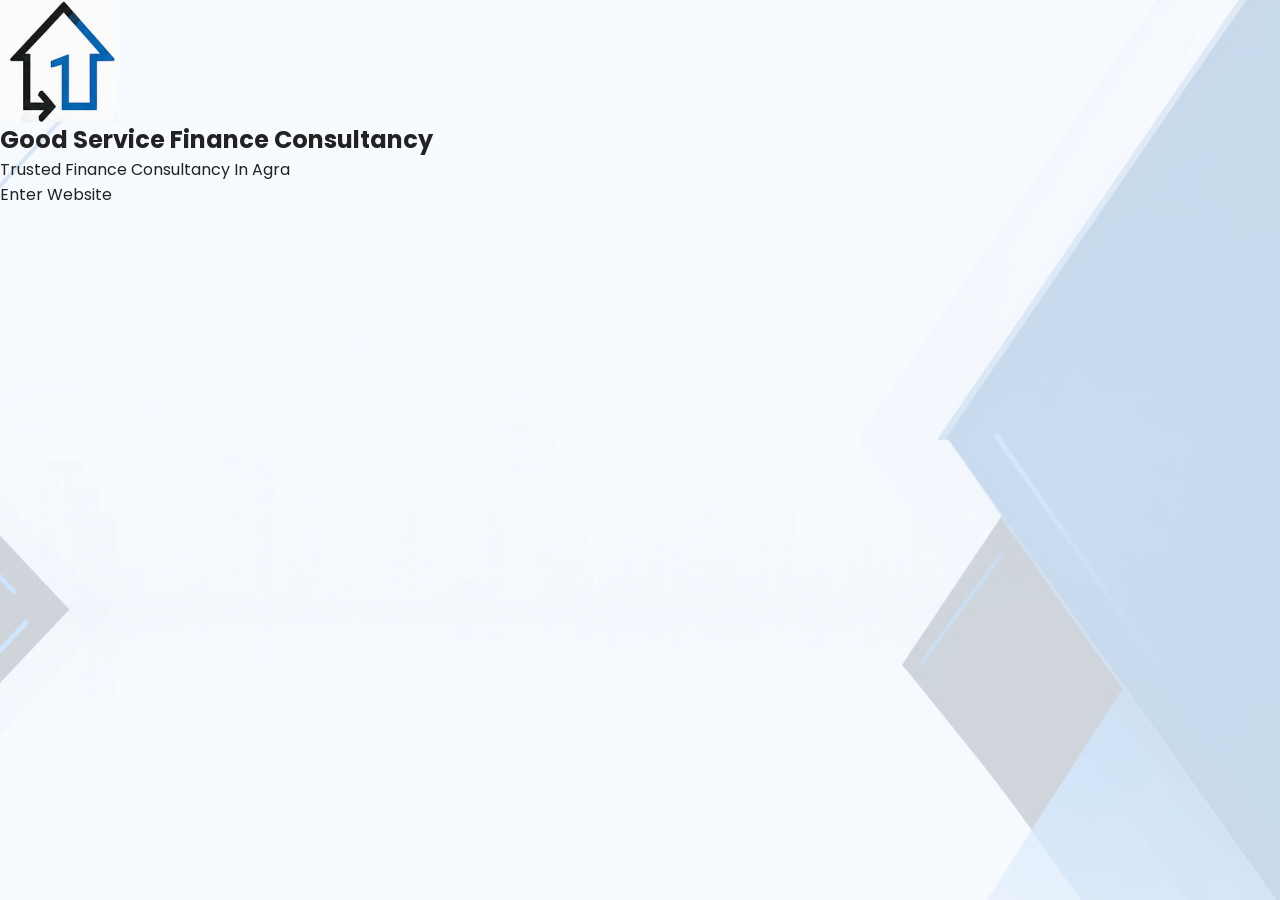
==== GFS/index.html @ fbc3cd3d "Add files via upload" ====
<!DOCTYPE html>
<html lang="en">

<head>

    <!-- =========================
         META TAGS
    ========================== -->

    <meta charset="UTF-8">

    <meta name="viewport"
        content="width=device-width, initial-scale=1.0">

    <meta name="description"
        content="Good Service Finance Consultancy provides Housing Loan, Personal Loan, Business Loan and Loan Against Property consultancy services in Agra.">

    <meta name="keywords"
        content="Finance Consultancy Agra, Home Loan Agra, Business Loan Agra, Loan Against Property Agra, Personal Loan Consultancy">

    <meta name="author"
        content="Good Service Finance Consultancy">

    <!-- =========================
         TITLE
    ========================== -->

    <title>
        Good Service Finance Consultancy
    </title>

    <!-- =========================
         GOOGLE FONTS
    ========================== -->

    <link rel="preconnect"
        href="https://fonts.googleapis.com">

    <link rel="preconnect"
        href="https://fonts.gstatic.com"
        crossorigin>

    <link href="https://fonts.googleapis.com/css2?family=Poppins:wght@300;400;500;600;700;800&display=swap"
        rel="stylesheet">

    <!-- =========================
         CSS
    ========================== -->

    <link rel="stylesheet"
        href="style.css">

</head>

<body class="landing-body">

    <!-- =========================
         LANDING PAGE
    ========================== -->

    <section class="landing-page">

        <!-- OVERLAY -->

        <div class="landing-overlay"></div>

        <!-- CONTENT -->

        <div class="landing-content">

            <!-- LOGO -->

            <img src="images/logo.png"
                alt="Good Service Finance Consultancy Logo"
                class="landing-logo">

            <!-- HEADING -->

            <h1>

                Good Service
                Finance Consultancy

            </h1>

            <!-- TEXT -->

            <p>

                Trusted Finance Consultancy
                In Agra

            </p>

            <!-- BUTTON -->

            <a href="home.html"
                class="landing-btn">

                Enter Website

            </a>

        </div>

    </section>

</body>

</html>
---- GFS/style.css ----
@import url('https://fonts.googleapis.com/css2?family=Poppins:wght@300;400;500;600;700;800&display=swap');

*,
*::before,
*::after {
    box-sizing: border-box;
}

* {
    margin: 0;
    padding: 0;
}

html {
    scroll-behavior: smooth;
}

body {
    font-family: 'Poppins', sans-serif;
    color: #222;
    overflow-x: hidden;
    background:
        linear-gradient(rgba(245, 249, 255, 0.82), rgba(245, 249, 255, 0.82)),
        url("images/background.png") center center / cover no-repeat fixed;
}

img {
    display: block;
    max-width: 100%;
}

a {
    text-decoration: none;
    color: inherit;
}

button,
input,
textarea {
    font: inherit;
}

:root {
    --primary: #0066cc;
    --primary-dark: #003b7a;
    --primary-light: #0099ff;
    --text-dark: #222;
    --text-light: #555;
    --card-bg: rgba(255, 255, 255, 0.94);
    --border: rgba(0, 102, 204, 0.12);
    --shadow: 0 12px 30px rgba(0, 0, 0, 0.08);
    --shadow-strong: 0 16px 40px rgba(0, 0, 0, 0.12);
    --radius: 24px;
}

header {
    width: 100%;
    position: fixed;
    top: 0;
    left: 0;
    z-index: 1000;
    background: rgba(255, 255, 255, 0.94);
    backdrop-filter: blur(10px);
    box-shadow: 0 2px 15px rgba(0, 0, 0, 0.05);
    border-bottom: 1px solid rgba(0, 102, 204, 0.06);
}

nav {
    width: 100%;
    max-width: 1200px;
    margin: 0 auto;
    padding: 14px 20px;
    display: flex;
    justify-content: space-between;
    align-items: center;
    gap: 16px;
}

.logo-wrap {
    display: flex;
    align-items: center;
    gap: 12px;
}

.logo {
    width: 54px;
    height: 54px;
    object-fit: contain;
    border-radius: 12px;
}

.logo-text h2 {
    font-size: 20px;
    color: var(--primary);
    font-weight: 700;
    line-height: 1.1;
}

.logo-text p {
    font-size: 12px;
    color: var(--text-light);
    margin-top: 3px;
}

.nav-links {
    display: flex;
    align-items: center;
    gap: 12px;
    flex-wrap: wrap;
}

.nav-links a {
    color: var(--text-dark);
    font-weight: 500;
    padding: 10px 14px;
    border-radius: 12px;
    transition: 0.25s ease;
    white-space: nowrap;
}

.nav-links a:hover,
.nav-links a.active {
    color: #fff;
    background: linear-gradient(135deg, var(--primary), var(--primary-light));
    box-shadow: 0 8px 18px rgba(0, 102, 204, 0.18);
}

.nav-emi-btn {
    background: linear-gradient(135deg, var(--primary), var(--primary-light));
    color: #fff !important;
    padding: 11px 16px !important;
    border-radius: 14px;
    box-shadow: 0 10px 22px rgba(0, 102, 204, 0.18);
}

.hero,
.services,
.calculator,
.blogs,
.faq-section,
.contact {
    padding: 90px 20px;
}

.hero {
    min-height: 100vh;
    display: flex;
    justify-content: center;
    align-items: center;
    text-align: center;
    padding-top: 120px;
    position: relative;
}

.hero-overlay {
    position: absolute;
    inset: 0;
    background: linear-gradient(135deg, rgba(0, 59, 122, 0.03), rgba(0, 153, 255, 0.03));
}

.hero-content {
    position: relative;
    z-index: 2;
    max-width: 920px;
}

.hero-content h1 {
    font-size: clamp(42px, 7vw, 64px);
    color: var(--primary-dark);
    margin-bottom: 20px;
    line-height: 1.15;
}

.hero-content p {
    font-size: clamp(16px, 2vw, 20px);
    color: var(--text-light);
    line-height: 1.8;
    margin-bottom: 35px;
}

.hero-buttons {
    display: flex;
    justify-content: center;
    gap: 14px;
    flex-wrap: wrap;
}

.primary-btn,
.secondary-btn {
    display: inline-flex;
    align-items: center;
    justify-content: center;
    padding: 15px 30px;
    border-radius: 14px;
    font-weight: 600;
    transition: 0.25s ease;
}

.primary-btn {
    background: linear-gradient(135deg, var(--primary), var(--primary-light));
    color: white;
    box-shadow: 0 10px 22px rgba(0, 102, 204, 0.18);
}

.secondary-btn {
    background: white;
    color: var(--primary);
    border: 2px solid var(--primary);
}

.section-title {
    text-align: center;
    font-size: clamp(28px, 4vw, 42px);
    color: var(--primary-dark);
    margin-bottom: 22px;
    line-height: 1.2;
}

.service-grid,
.blog-grid,
.contact-grid {
    display: grid;
    grid-template-columns: repeat(auto-fit, minmax(280px, 1fr));
    gap: 24px;
}

.service-box,
.blog-card,
.contact-box,
.calculator-box,
.faq {
    background: var(--card-bg);
    border-radius: var(--radius);
    padding: 28px;
    box-shadow: var(--shadow);
    border: 1px solid var(--border);
}

.service-box {
    text-align: center;
}

.service-box i {
    font-size: 46px;
    color: var(--primary);
    margin-bottom: 22px;
}

.service-box h3,
.blog-card h3,
.contact-box h3 {
    font-size: 22px;
    color: var(--primary-dark);
    margin-bottom: 12px;
    line-height: 1.3;
}

.service-box p,
.blog-card p,
.contact-box p,
.faq-answer {
    color: var(--text-light);
    line-height: 1.8;
    font-size: 15px;
}

.counters {
    width: 100%;
    padding: 90px 20px;
    display: grid;
    grid-template-columns: repeat(auto-fit, minmax(220px, 1fr));
    gap: 22px;
    background: rgba(238, 245, 255, 0.75);
}

.counter-card {
    text-align: center;
    background: rgba(255, 255, 255, 0.95);
    padding: 30px 24px;
    border-radius: 24px;
    box-shadow: var(--shadow);
    border: 1px solid rgba(0, 102, 204, 0.12);
}

.counter-card h2 {
    font-size: 36px;
    color: var(--primary);
    margin-bottom: 8px;
    line-height: 1;
}

.counter-card p {
    color: var(--text-light);
    font-weight: 500;
}

.blog-card img {
    width: 100%;
    height: 200px;
    object-fit: cover;
    border-radius: 18px;
    margin-bottom: 16px;
}

.blog-card:hover,
.service-box:hover,
.contact-box:hover,
.calculator-box:hover,
.faq:hover {
    transform: translateY(-4px);
    box-shadow: var(--shadow-strong);
}

.calculator-box {
    max-width: 720px;
    margin: 0 auto;
}

.calculator-box input,
.calculator-box button,
.inquiry-form input,
.inquiry-form textarea {
    width: 100%;
    padding: 14px 16px;
    border: 1px solid rgba(0, 102, 204, 0.15);
    border-radius: 14px;
    outline: none;
    background: white;
    margin-top: 12px;
}

.calculator-box button,
.inquiry-form button {
    background: linear-gradient(135deg, var(--primary), var(--primary-light));
    color: white;
    font-weight: 600;
    border: none;
    cursor: pointer;
    margin-top: 18px;
    transition: 0.25s ease;
}

.calculator-box button:hover,
.inquiry-form button:hover,
.primary-btn:hover,
.secondary-btn:hover,
.nav-emi-btn:hover {
    transform: translateY(-2px);
}

.faq-question {
    width: 100%;
    background: transparent;
    border: none;
    text-align: left;
    font-weight: 600;
    font-size: 16px;
    color: var(--primary-dark);
    cursor: pointer;
    padding: 4px 0;
}

.faq-answer {
    display: none;
    margin-top: 12px;
}

.contact-box p strong {
    color: var(--primary-dark);
}

.map-box {
    min-height: 420px;
    border-radius: var(--radius);
    overflow: hidden;
    box-shadow: var(--shadow);
    border: 1px solid var(--border);
}

.map-box iframe {
    width: 100%;
    height: 100%;
    min-height: 420px;
    border: 0;
    display: block;
}

footer {
    background: linear-gradient(135deg, var(--primary-dark), var(--primary));
    color: white;
    padding: 50px 20px 22px;
}

.footer-grid {
    max-width: 1200px;
    margin: 0 auto 26px;
    display: grid;
    grid-template-columns: 1.5fr 1fr;
    gap: 24px;
}

.footer-grid h3 {
    margin-bottom: 12px;
}

.footer-grid a,
.footer-grid p {
    color: rgba(255, 255, 255, 0.88);
    line-height: 1.8;
    display: block;
}

.copyright {
    max-width: 1200px;
    margin: 0 auto;
    text-align: center;
    padding-top: 18px;
    border-top: 1px solid rgba(255, 255, 255, 0.15);
    color: rgba(255, 255, 255, 0.82);
    font-size: 14px;
}

.reveal-ready {
    opacity: 0;
    transform: translateY(24px);
    transition: opacity 0.7s ease, transform 0.7s ease;
}

.reveal-ready.active {
    opacity: 1;
    transform: translateY(0);
}

.menu-toggle {
    display: none;
    border: 1px solid rgba(0, 102, 204, 0.15);
    background: white;
    color: var(--primary-dark);
    width: 44px;
    height: 44px;
    border-radius: 12px;
    font-size: 22px;
    align-items: center;
    justify-content: center;
}

.whatsapp-btn {
    position: fixed;
    right: 18px;
    bottom: 18px;
    width: 54px;
    height: 54px;
    border-radius: 50%;
    background: #25d366;
    color: white;
    display: flex;
    align-items: center;
    justify-content: center;
    font-size: 28px;
    z-index: 2000;
    box-shadow: 0 12px 26px rgba(37, 211, 102, 0.35);
}

@media (max-width: 768px) {
    nav {
        flex-wrap: wrap;
    }

    .menu-toggle {
        display: inline-flex;
        margin-left: auto;
    }

    .nav-links {
        width: 100%;
        display: none;
        flex-direction: column;
        align-items: stretch;
        background: rgba(255, 255, 255, 0.98);
        padding: 14px;
        border-radius: 18px;
        box-shadow: var(--shadow);
        border: 1px solid rgba(0, 102, 204, 0.08);
        margin-top: 14px;
    }

    .nav-links.show {
        display: flex;
    }

    .nav-links a,
    .nav-emi-btn {
        width: 100%;
        text-align: center;
    }

    .hero {
        min-height: auto;
        padding: 120px 16px 70px;
    }

    .hero-buttons {
        flex-direction: column;
        align-items: stretch;
    }

    .hero-buttons a {
        width: 100%;
    }

    .hero-content h1 {
        font-size: 32px;
    }

    .hero-content p {
        font-size: 15px;
    }

    .hero,
    .services,
    .calculator,
    .blogs,
    .faq-section,
    .contact {
        padding: 70px 16px;
    }

    .footer-grid {
        grid-template-columns: 1fr;
    }

    .map-box,
    .map-box iframe {
        min-height: 320px;
    }
}

@media (max-width: 480px) {
    .logo {
        width: 42px;
        height: 42px;
    }

    .logo-text h2 {
        font-size: 15px;
    }

    .logo-text p {
        font-size: 10px;
    }

    .service-box,
    .counter-card,
    .contact-box,
    .calculator-box,
    .faq {
        padding: 22px;
    }

    .section-title {
        font-size: 24px;
    }
}
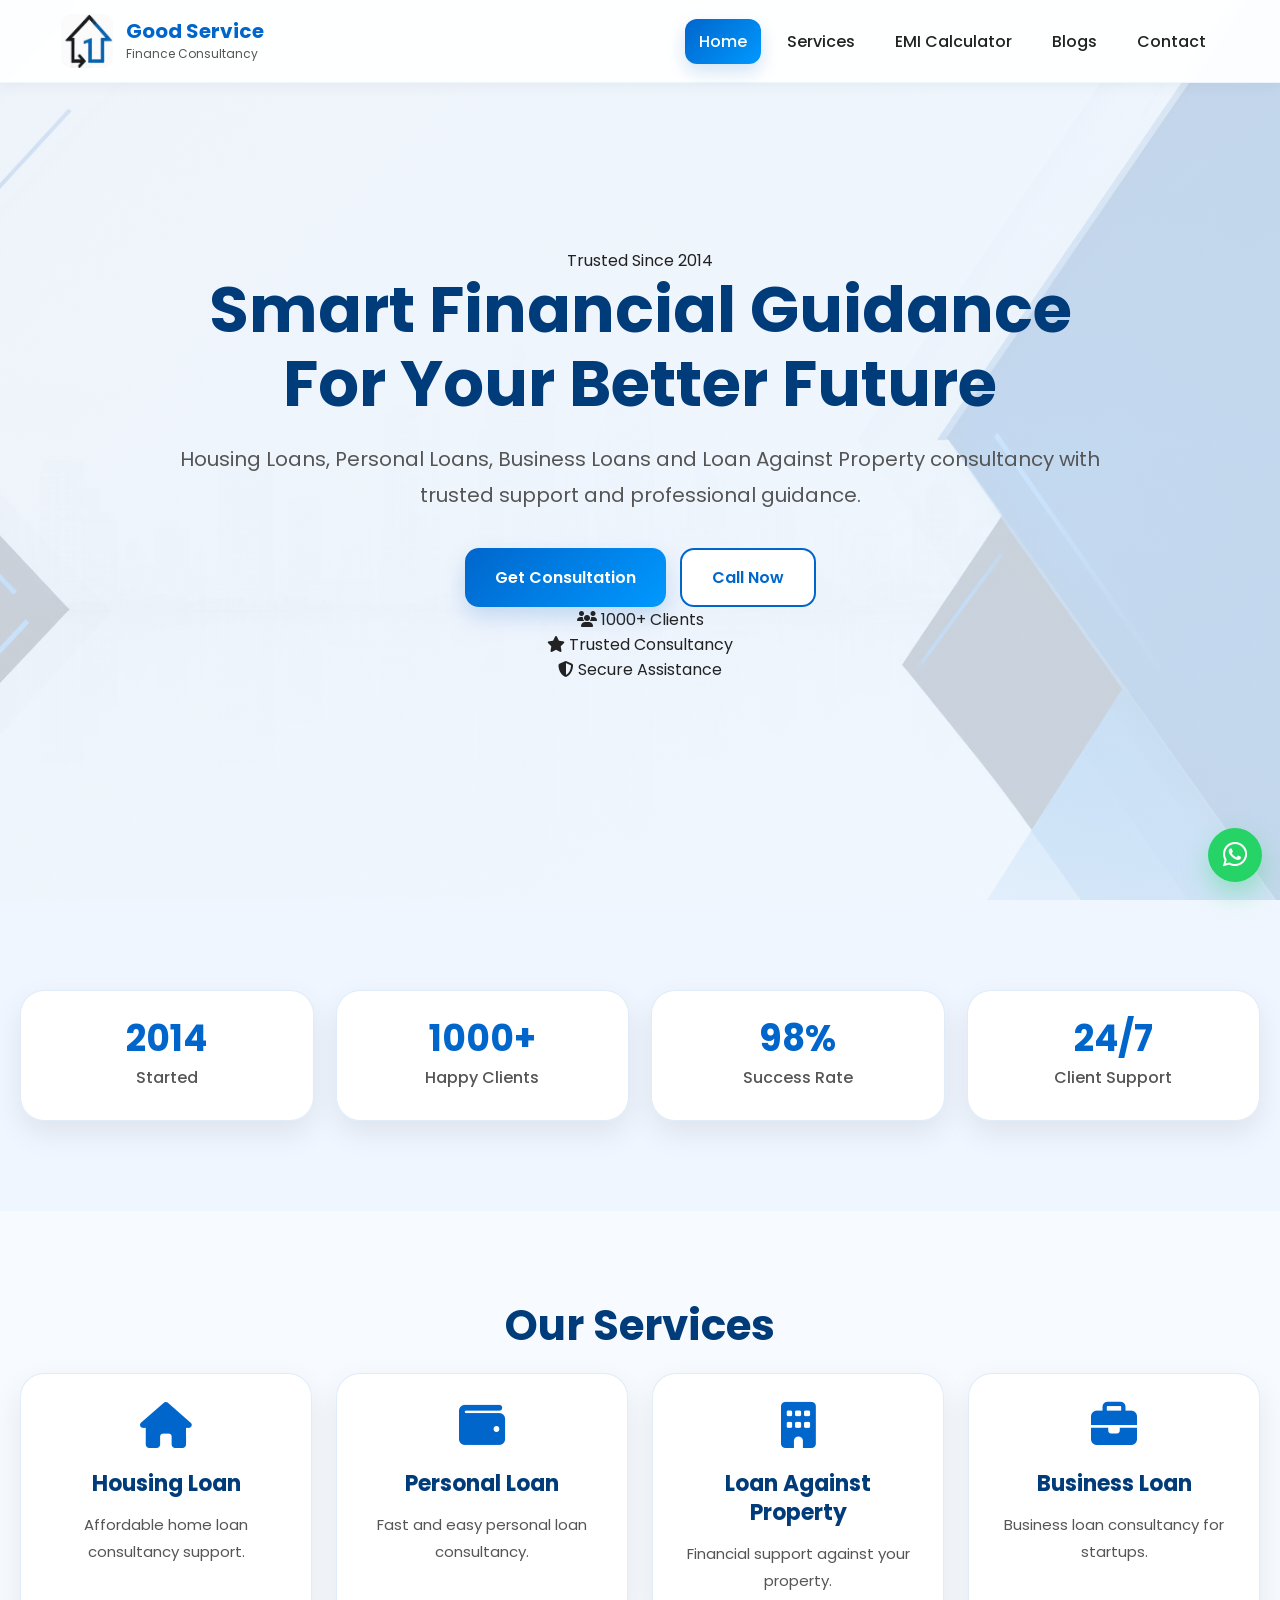
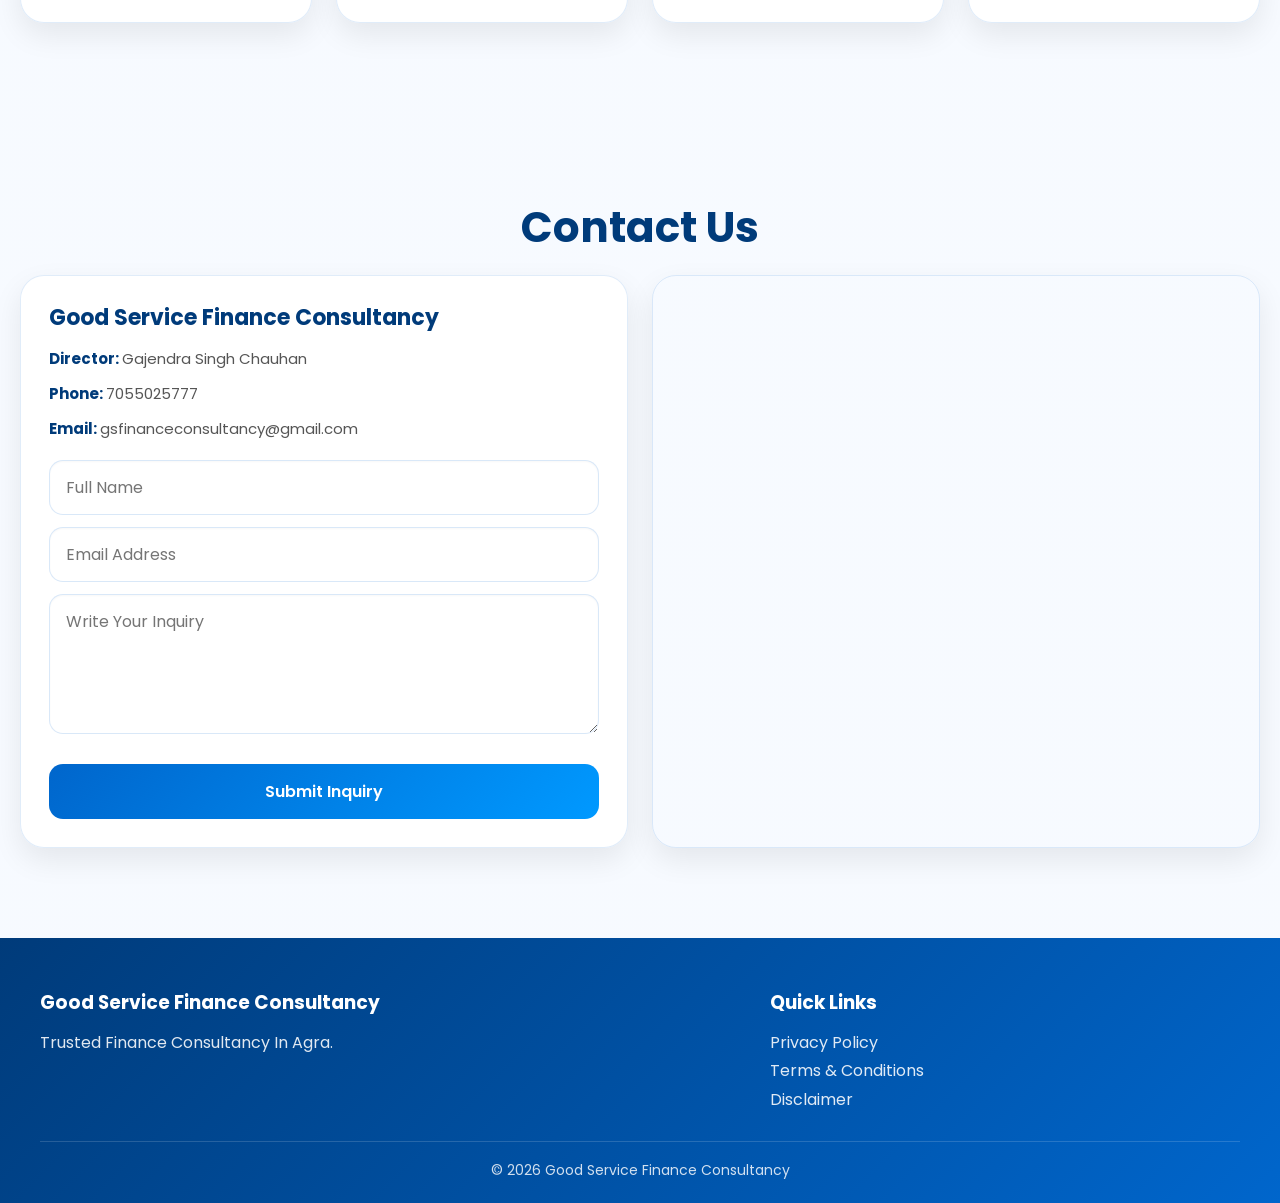
==== commit 53357bee: "Update index.html" ====
--- a/GFS/index.html
+++ b/GFS/index.html
@@ -3,35 +3,27 @@
 
 <head>
 
-    <!-- =========================
-         META TAGS
-    ========================== -->
-
     <meta charset="UTF-8">
 
     <meta name="viewport"
         content="width=device-width, initial-scale=1.0">
 
     <meta name="description"
-        content="Good Service Finance Consultancy provides Housing Loan, Personal Loan, Business Loan and Loan Against Property consultancy services in Agra.">
-
-    <meta name="keywords"
-        content="Finance Consultancy Agra, Home Loan Agra, Business Loan Agra, Loan Against Property Agra, Personal Loan Consultancy">
-
-    <meta name="author"
-        content="Good Service Finance Consultancy">
-
-    <!-- =========================
-         TITLE
-    ========================== -->
+        content="Good Service Finance Consultancy - Trusted Finance Consultancy In Agra">
 
     <title>
+
         Good Service Finance Consultancy
+
     </title>
 
-    <!-- =========================
-         GOOGLE FONTS
-    ========================== -->
+    <!-- FAVICON -->
+
+    <link rel="icon"
+        href="images/favicon.ico"
+        type="image/x-icon">
+
+    <!-- GOOGLE FONT -->
 
     <link rel="preconnect"
         href="https://fonts.googleapis.com">
@@ -43,68 +35,542 @@
     <link href="https://fonts.googleapis.com/css2?family=Poppins:wght@300;400;500;600;700;800&display=swap"
         rel="stylesheet">
 
-    <!-- =========================
-         CSS
-    ========================== -->
+    <!-- FONT AWESOME -->
+
+    <link rel="stylesheet"
+        href="https://cdnjs.cloudflare.com/ajax/libs/font-awesome/6.5.2/css/all.min.css">
+
+    <!-- STYLE -->
 
     <link rel="stylesheet"
         href="style.css">
 
 </head>
 
-<body class="landing-body">
-
-    <!-- =========================
-         LANDING PAGE
-    ========================== -->
-
-    <section class="landing-page">
-
-        <!-- OVERLAY -->
-
-        <div class="landing-overlay"></div>
-
-        <!-- CONTENT -->
-
-        <div class="landing-content">
+<body>
+
+    <!-- =========================
+         WHATSAPP BUTTON
+    ========================== -->
+
+    <a href="https://wa.me/917055025777"
+        target="_blank"
+        class="whatsapp-btn">
+
+        <i class="fa-brands fa-whatsapp"></i>
+
+    </a>
+
+    <!-- =========================
+         HEADER
+    ========================== -->
+
+    <header>
+
+        <nav>
 
             <!-- LOGO -->
 
-            <img src="images/logo.png"
-                alt="Good Service Finance Consultancy Logo"
-                class="landing-logo">
-
-            <!-- HEADING -->
+            <a href="#home"
+                class="logo-wrap">
+
+                <img src="images/logo.png"
+                    alt="Logo"
+                    class="logo">
+
+                <div class="logo-text">
+
+                    <h2>
+
+                        Good Service
+
+                    </h2>
+
+                    <p>
+
+                        Finance Consultancy
+
+                    </p>
+
+                </div>
+
+            </a>
+
+            <!-- MENU -->
+
+            <button class="menu-toggle"
+                id="menuToggle">
+
+                ☰
+
+            </button>
+
+            <!-- NAV LINKS -->
+
+            <div class="nav-links"
+                id="navLinks">
+
+                <a href="#home"
+                    class="active">
+
+                    Home
+
+                </a>
+
+                <a href="#services">
+
+                    Services
+
+                </a>
+
+                <a href="#calculator">
+
+                    EMI Calculator
+
+                </a>
+
+                <a href="#blogs">
+
+                    Blogs
+
+                </a>
+
+                <a href="#contact">
+
+                    Contact
+
+                </a>
+
+            </div>
+
+        </nav>
+
+    </header>
+
+    <!-- =========================
+         HERO SECTION
+    ========================== -->
+
+    <section class="hero"
+        id="home">
+
+        <div class="hero-overlay"></div>
+
+        <div class="hero-content reveal">
+
+            <span class="hero-tag">
+
+                Trusted Since 2014
+
+            </span>
 
             <h1>
 
-                Good Service
-                Finance Consultancy
+                Smart Financial Guidance
+                For Your Better Future
 
             </h1>
 
-            <!-- TEXT -->
-
             <p>
 
-                Trusted Finance Consultancy
-                In Agra
+                Housing Loans, Personal Loans,
+                Business Loans and Loan Against Property consultancy
+                with trusted support and professional guidance.
 
             </p>
 
-            <!-- BUTTON -->
-
-            <a href="home.html"
-                class="landing-btn">
-
-                Enter Website
-
-            </a>
+            <!-- BUTTONS -->
+
+            <div class="hero-buttons">
+
+                <a href="#contact"
+                    class="primary-btn">
+
+                    Get Consultation
+
+                </a>
+
+                <a href="tel:7055025777"
+                    class="secondary-btn">
+
+                    Call Now
+
+                </a>
+
+            </div>
+
+            <!-- BADGES -->
+
+            <div class="hero-badges">
+
+                <div class="hero-badge">
+
+                    <i class="fa-solid fa-users"></i>
+
+                    1000+ Clients
+
+                </div>
+
+                <div class="hero-badge">
+
+                    <i class="fa-solid fa-star"></i>
+
+                    Trusted Consultancy
+
+                </div>
+
+                <div class="hero-badge">
+
+                    <i class="fa-solid fa-shield-halved"></i>
+
+                    Secure Assistance
+
+                </div>
+
+            </div>
 
         </div>
 
     </section>
 
+    <!-- =========================
+         COUNTERS
+    ========================== -->
+
+    <section class="counters">
+
+        <div class="counter-card reveal">
+
+            <h2>
+
+                2014
+
+            </h2>
+
+            <p>
+
+                Started
+
+            </p>
+
+        </div>
+
+        <div class="counter-card reveal">
+
+            <h2>
+
+                1000+
+
+            </h2>
+
+            <p>
+
+                Happy Clients
+
+            </p>
+
+        </div>
+
+        <div class="counter-card reveal">
+
+            <h2>
+
+                98%
+
+            </h2>
+
+            <p>
+
+                Success Rate
+
+            </p>
+
+        </div>
+
+        <div class="counter-card reveal">
+
+            <h2>
+
+                24/7
+
+            </h2>
+
+            <p>
+
+                Client Support
+
+            </p>
+
+        </div>
+
+    </section>
+
+    <!-- =========================
+         SERVICES
+    ========================== -->
+
+    <section class="services"
+        id="services">
+
+        <h2 class="section-title reveal">
+
+            Our Services
+
+        </h2>
+
+        <div class="service-grid">
+
+            <div class="service-box reveal">
+
+                <i class="fa-solid fa-house"></i>
+
+                <h3>
+
+                    Housing Loan
+
+                </h3>
+
+                <p>
+
+                    Affordable home loan consultancy support.
+
+                </p>
+
+            </div>
+
+            <div class="service-box reveal">
+
+                <i class="fa-solid fa-wallet"></i>
+
+                <h3>
+
+                    Personal Loan
+
+                </h3>
+
+                <p>
+
+                    Fast and easy personal loan consultancy.
+
+                </p>
+
+            </div>
+
+            <div class="service-box reveal">
+
+                <i class="fa-solid fa-building"></i>
+
+                <h3>
+
+                    Loan Against Property
+
+                </h3>
+
+                <p>
+
+                    Financial support against your property.
+
+                </p>
+
+            </div>
+
+            <div class="service-box reveal">
+
+                <i class="fa-solid fa-briefcase"></i>
+
+                <h3>
+
+                    Business Loan
+
+                </h3>
+
+                <p>
+
+                    Business loan consultancy for startups.
+
+                </p>
+
+            </div>
+
+        </div>
+
+    </section>
+
+    <!-- =========================
+         CONTACT
+    ========================== -->
+
+    <section class="contact"
+        id="contact">
+
+        <h2 class="section-title reveal">
+
+            Contact Us
+
+        </h2>
+
+        <div class="contact-grid">
+
+            <!-- LEFT -->
+
+            <div class="contact-box reveal">
+
+                <h3>
+
+                    Good Service Finance Consultancy
+
+                </h3>
+
+                <p>
+
+                    <strong>
+
+                        Director:
+
+                    </strong>
+
+                    Gajendra Singh Chauhan
+
+                </p>
+
+                <p>
+
+                    <strong>
+
+                        Phone:
+
+                    </strong>
+
+                    7055025777
+
+                </p>
+
+                <p>
+
+                    <strong>
+
+                        Email:
+
+                    </strong>
+
+                    gsfinanceconsultancy@gmail.com
+
+                </p>
+
+                <form action="https://formsubmit.co/gsfinanceconsultancy@gmail.com"
+                    method="POST"
+                    class="inquiry-form">
+
+                    <input type="hidden"
+                        name="_captcha"
+                        value="false">
+
+                    <input type="hidden"
+                        name="_next"
+                        value="thankyou.html">
+
+                    <input type="text"
+                        name="name"
+                        placeholder="Full Name"
+                        required>
+
+                    <input type="email"
+                        name="email"
+                        placeholder="Email Address"
+                        required>
+
+                    <textarea name="message"
+                        placeholder="Write Your Inquiry"
+                        required></textarea>
+
+                    <button type="submit">
+
+                        Submit Inquiry
+
+                    </button>
+
+                </form>
+
+            </div>
+
+            <!-- MAP -->
+
+            <div class="map-box reveal">
+
+                <iframe src="https://maps.google.com/maps?q=Shivam%20Complex,%20Nagla%20Padma,%20Gwalior%20Road,%20Agra,%20Uttar%20Pradesh&t=&z=15&ie=UTF8&iwloc=&output=embed"
+                    loading="lazy">
+                </iframe>
+
+            </div>
+
+        </div>
+
+    </section>
+
+    <!-- =========================
+         FOOTER
+    ========================== -->
+
+    <footer>
+
+        <div class="footer-grid">
+
+            <div>
+
+                <h3>
+
+                    Good Service Finance Consultancy
+
+                </h3>
+
+                <p>
+
+                    Trusted Finance Consultancy In Agra.
+
+                </p>
+
+            </div>
+
+            <div>
+
+                <h3>
+
+                    Quick Links
+
+                </h3>
+
+                <a href="privacy-policy.html">
+
+                    Privacy Policy
+
+                </a>
+
+                <a href="terms-and-conditions.html">
+
+                    Terms & Conditions
+
+                </a>
+
+                <a href="disclaimer.html">
+
+                    Disclaimer
+
+                </a>
+
+            </div>
+
+        </div>
+
+        <p class="copyright">
+
+            © 2026 Good Service Finance Consultancy
+
+        </p>
+
+    </footer>
+
+    <script src="script.js"></script>
+
 </body>
 
-</html>+</html>
--- a/GFS/style.css
+++ b/GFS/style.css
@@ -234,6 +234,7 @@
     padding: 28px;
     box-shadow: var(--shadow);
     border: 1px solid var(--border);
+    transition: 0.25s ease;
 }
 
 .service-box {
@@ -365,8 +366,37 @@
     margin-top: 12px;
 }
 
+.contact-box p {
+    margin-top: 8px;
+}
+
 .contact-box p strong {
     color: var(--primary-dark);
+}
+
+.inquiry-form {
+    margin-top: 18px;
+    display: flex;
+    flex-direction: column;
+    gap: 12px;
+}
+
+.inquiry-form input,
+.inquiry-form textarea {
+    margin-top: 0;
+    background: rgba(255, 255, 255, 0.98);
+    border: 1px solid rgba(0, 102, 204, 0.15);
+    box-shadow: inset 0 1px 2px rgba(0, 0, 0, 0.03);
+}
+
+.inquiry-form textarea {
+    min-height: 140px;
+    resize: vertical;
+}
+
+.inquiry-form button {
+    padding: 15px 18px;
+    border-radius: 14px;
 }
 
 .map-box {
@@ -560,4 +590,4 @@
     .section-title {
         font-size: 24px;
     }
-}+}
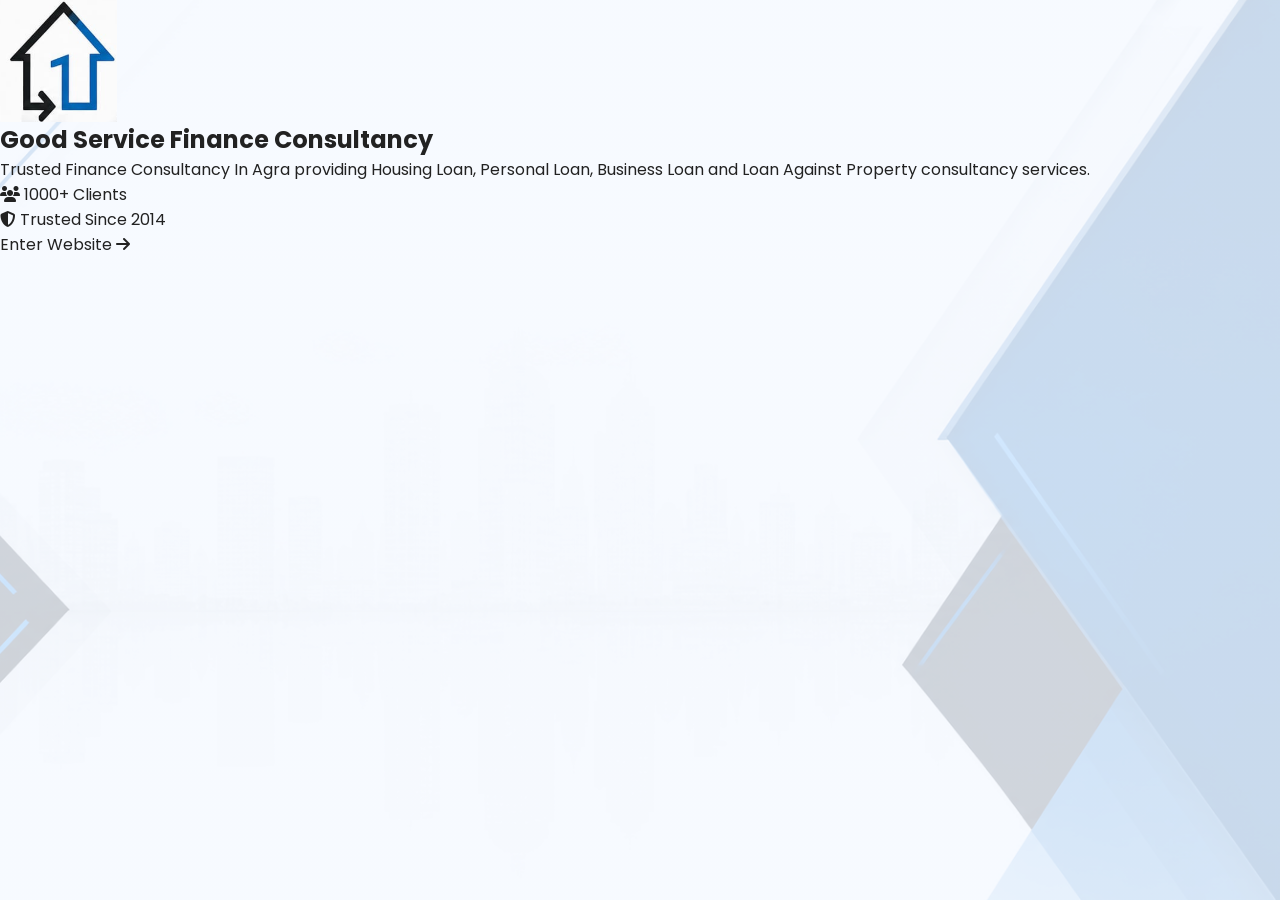
==== commit 6ff6e937: "Update index.html" ====
--- a/GFS/index.html
+++ b/GFS/index.html
@@ -13,7 +13,7 @@
 
     <title>
 
-        Good Service Finance Consultancy
+        Welcome | Good Service Finance Consultancy
 
     </title>
 
@@ -47,163 +47,54 @@
 
 </head>
 
-<body>
+<body class="landing-body">
 
     <!-- =========================
-         WHATSAPP BUTTON
+         BACKGROUND OVERLAY
     ========================== -->
 
-    <a href="https://wa.me/917055025777"
-        target="_blank"
-        class="whatsapp-btn">
-
-        <i class="fa-brands fa-whatsapp"></i>
-
-    </a>
+    <div class="landing-overlay"></div>
 
     <!-- =========================
-         HEADER
+         LANDING PAGE
     ========================== -->
 
-    <header>
+    <section class="landing-page">
 
-        <nav>
+        <div class="landing-card">
 
             <!-- LOGO -->
 
-            <a href="#home"
-                class="logo-wrap">
+            <img src="images/logo.png"
+                alt="Good Service Finance Consultancy Logo"
+                class="landing-logo">
 
-                <img src="images/logo.png"
-                    alt="Logo"
-                    class="logo">
-
-                <div class="logo-text">
-
-                    <h2>
-
-                        Good Service
-
-                    </h2>
-
-                    <p>
-
-                        Finance Consultancy
-
-                    </p>
-
-                </div>
-
-            </a>
-
-            <!-- MENU -->
-
-            <button class="menu-toggle"
-                id="menuToggle">
-
-                ☰
-
-            </button>
-
-            <!-- NAV LINKS -->
-
-            <div class="nav-links"
-                id="navLinks">
-
-                <a href="#home"
-                    class="active">
-
-                    Home
-
-                </a>
-
-                <a href="#services">
-
-                    Services
-
-                </a>
-
-                <a href="#calculator">
-
-                    EMI Calculator
-
-                </a>
-
-                <a href="#blogs">
-
-                    Blogs
-
-                </a>
-
-                <a href="#contact">
-
-                    Contact
-
-                </a>
-
-            </div>
-
-        </nav>
-
-    </header>
-
-    <!-- =========================
-         HERO SECTION
-    ========================== -->
-
-    <section class="hero"
-        id="home">
-
-        <div class="hero-overlay"></div>
-
-        <div class="hero-content reveal">
-
-            <span class="hero-tag">
-
-                Trusted Since 2014
-
-            </span>
+            <!-- TITLE -->
 
             <h1>
 
-                Smart Financial Guidance
-                For Your Better Future
+                Good Service
+                Finance Consultancy
 
             </h1>
 
+            <!-- DESCRIPTION -->
+
             <p>
 
-                Housing Loans, Personal Loans,
-                Business Loans and Loan Against Property consultancy
-                with trusted support and professional guidance.
+                Trusted Finance Consultancy In Agra
+                providing Housing Loan,
+                Personal Loan,
+                Business Loan
+                and Loan Against Property consultancy services.
 
             </p>
 
-            <!-- BUTTONS -->
-
-            <div class="hero-buttons">
-
-                <a href="#contact"
-                    class="primary-btn">
-
-                    Get Consultation
-
-                </a>
-
-                <a href="tel:7055025777"
-                    class="secondary-btn">
-
-                    Call Now
-
-                </a>
-
-            </div>
-
             <!-- BADGES -->
 
-            <div class="hero-badges">
+            <div class="landing-badges">
 
-                <div class="hero-badge">
+                <div class="landing-badge">
 
                     <i class="fa-solid fa-users"></i>
 
@@ -211,366 +102,31 @@
 
                 </div>
 
-                <div class="hero-badge">
-
-                    <i class="fa-solid fa-star"></i>
-
-                    Trusted Consultancy
-
-                </div>
-
-                <div class="hero-badge">
+                <div class="landing-badge">
 
                     <i class="fa-solid fa-shield-halved"></i>
 
-                    Secure Assistance
+                    Trusted Since 2014
 
                 </div>
 
             </div>
 
-        </div>
+            <!-- BUTTON -->
 
-    </section>
+            <a href="home.html"
+                class="enter-btn">
 
-    <!-- =========================
-         COUNTERS
-    ========================== -->
+                Enter Website
 
-    <section class="counters">
+                <i class="fa-solid fa-arrow-right"></i>
 
-        <div class="counter-card reveal">
-
-            <h2>
-
-                2014
-
-            </h2>
-
-            <p>
-
-                Started
-
-            </p>
-
-        </div>
-
-        <div class="counter-card reveal">
-
-            <h2>
-
-                1000+
-
-            </h2>
-
-            <p>
-
-                Happy Clients
-
-            </p>
-
-        </div>
-
-        <div class="counter-card reveal">
-
-            <h2>
-
-                98%
-
-            </h2>
-
-            <p>
-
-                Success Rate
-
-            </p>
-
-        </div>
-
-        <div class="counter-card reveal">
-
-            <h2>
-
-                24/7
-
-            </h2>
-
-            <p>
-
-                Client Support
-
-            </p>
+            </a>
 
         </div>
 
     </section>
 
-    <!-- =========================
-         SERVICES
-    ========================== -->
-
-    <section class="services"
-        id="services">
-
-        <h2 class="section-title reveal">
-
-            Our Services
-
-        </h2>
-
-        <div class="service-grid">
-
-            <div class="service-box reveal">
-
-                <i class="fa-solid fa-house"></i>
-
-                <h3>
-
-                    Housing Loan
-
-                </h3>
-
-                <p>
-
-                    Affordable home loan consultancy support.
-
-                </p>
-
-            </div>
-
-            <div class="service-box reveal">
-
-                <i class="fa-solid fa-wallet"></i>
-
-                <h3>
-
-                    Personal Loan
-
-                </h3>
-
-                <p>
-
-                    Fast and easy personal loan consultancy.
-
-                </p>
-
-            </div>
-
-            <div class="service-box reveal">
-
-                <i class="fa-solid fa-building"></i>
-
-                <h3>
-
-                    Loan Against Property
-
-                </h3>
-
-                <p>
-
-                    Financial support against your property.
-
-                </p>
-
-            </div>
-
-            <div class="service-box reveal">
-
-                <i class="fa-solid fa-briefcase"></i>
-
-                <h3>
-
-                    Business Loan
-
-                </h3>
-
-                <p>
-
-                    Business loan consultancy for startups.
-
-                </p>
-
-            </div>
-
-        </div>
-
-    </section>
-
-    <!-- =========================
-         CONTACT
-    ========================== -->
-
-    <section class="contact"
-        id="contact">
-
-        <h2 class="section-title reveal">
-
-            Contact Us
-
-        </h2>
-
-        <div class="contact-grid">
-
-            <!-- LEFT -->
-
-            <div class="contact-box reveal">
-
-                <h3>
-
-                    Good Service Finance Consultancy
-
-                </h3>
-
-                <p>
-
-                    <strong>
-
-                        Director:
-
-                    </strong>
-
-                    Gajendra Singh Chauhan
-
-                </p>
-
-                <p>
-
-                    <strong>
-
-                        Phone:
-
-                    </strong>
-
-                    7055025777
-
-                </p>
-
-                <p>
-
-                    <strong>
-
-                        Email:
-
-                    </strong>
-
-                    gsfinanceconsultancy@gmail.com
-
-                </p>
-
-                <form action="https://formsubmit.co/gsfinanceconsultancy@gmail.com"
-                    method="POST"
-                    class="inquiry-form">
-
-                    <input type="hidden"
-                        name="_captcha"
-                        value="false">
-
-                    <input type="hidden"
-                        name="_next"
-                        value="thankyou.html">
-
-                    <input type="text"
-                        name="name"
-                        placeholder="Full Name"
-                        required>
-
-                    <input type="email"
-                        name="email"
-                        placeholder="Email Address"
-                        required>
-
-                    <textarea name="message"
-                        placeholder="Write Your Inquiry"
-                        required></textarea>
-
-                    <button type="submit">
-
-                        Submit Inquiry
-
-                    </button>
-
-                </form>
-
-            </div>
-
-            <!-- MAP -->
-
-            <div class="map-box reveal">
-
-                <iframe src="https://maps.google.com/maps?q=Shivam%20Complex,%20Nagla%20Padma,%20Gwalior%20Road,%20Agra,%20Uttar%20Pradesh&t=&z=15&ie=UTF8&iwloc=&output=embed"
-                    loading="lazy">
-                </iframe>
-
-            </div>
-
-        </div>
-
-    </section>
-
-    <!-- =========================
-         FOOTER
-    ========================== -->
-
-    <footer>
-
-        <div class="footer-grid">
-
-            <div>
-
-                <h3>
-
-                    Good Service Finance Consultancy
-
-                </h3>
-
-                <p>
-
-                    Trusted Finance Consultancy In Agra.
-
-                </p>
-
-            </div>
-
-            <div>
-
-                <h3>
-
-                    Quick Links
-
-                </h3>
-
-                <a href="privacy-policy.html">
-
-                    Privacy Policy
-
-                </a>
-
-                <a href="terms-and-conditions.html">
-
-                    Terms & Conditions
-
-                </a>
-
-                <a href="disclaimer.html">
-
-                    Disclaimer
-
-                </a>
-
-            </div>
-
-        </div>
-
-        <p class="copyright">
-
-            © 2026 Good Service Finance Consultancy
-
-        </p>
-
-    </footer>
-
-    <script src="script.js"></script>
-
 </body>
 
 </html>
